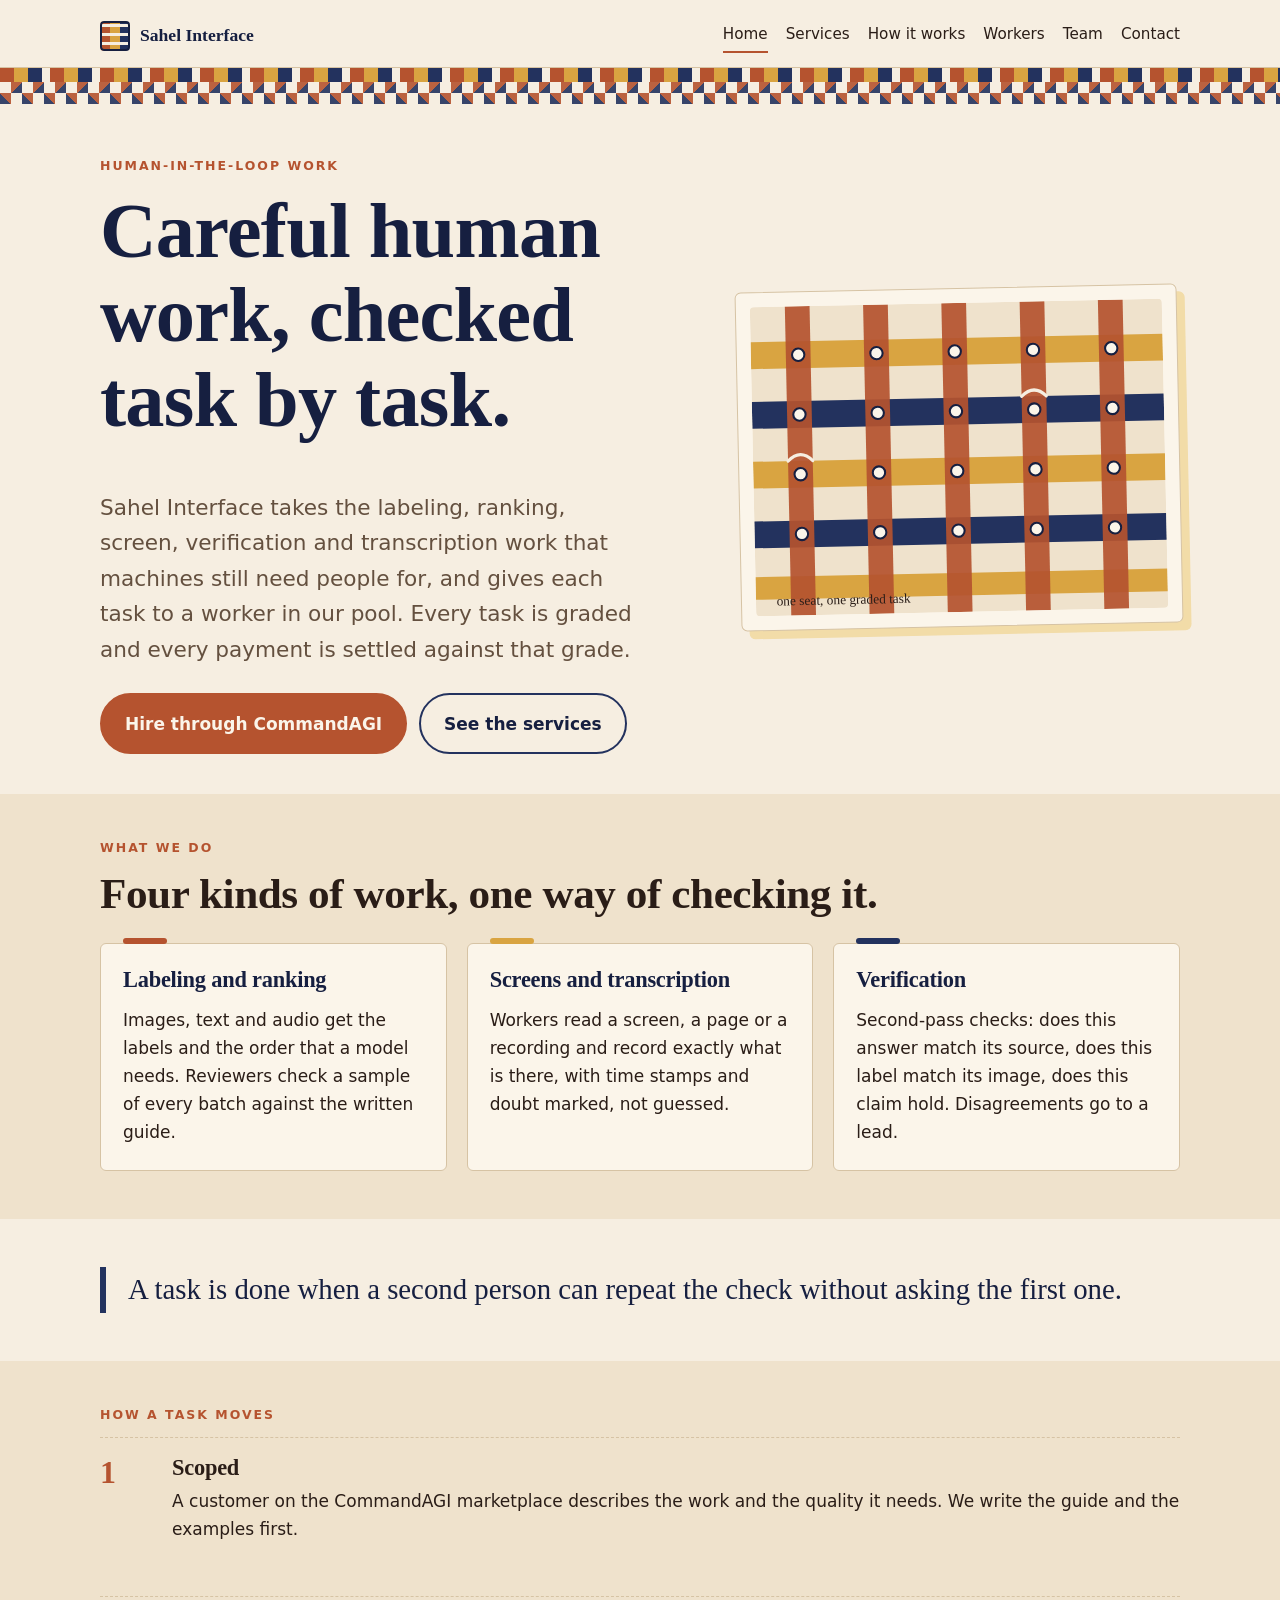
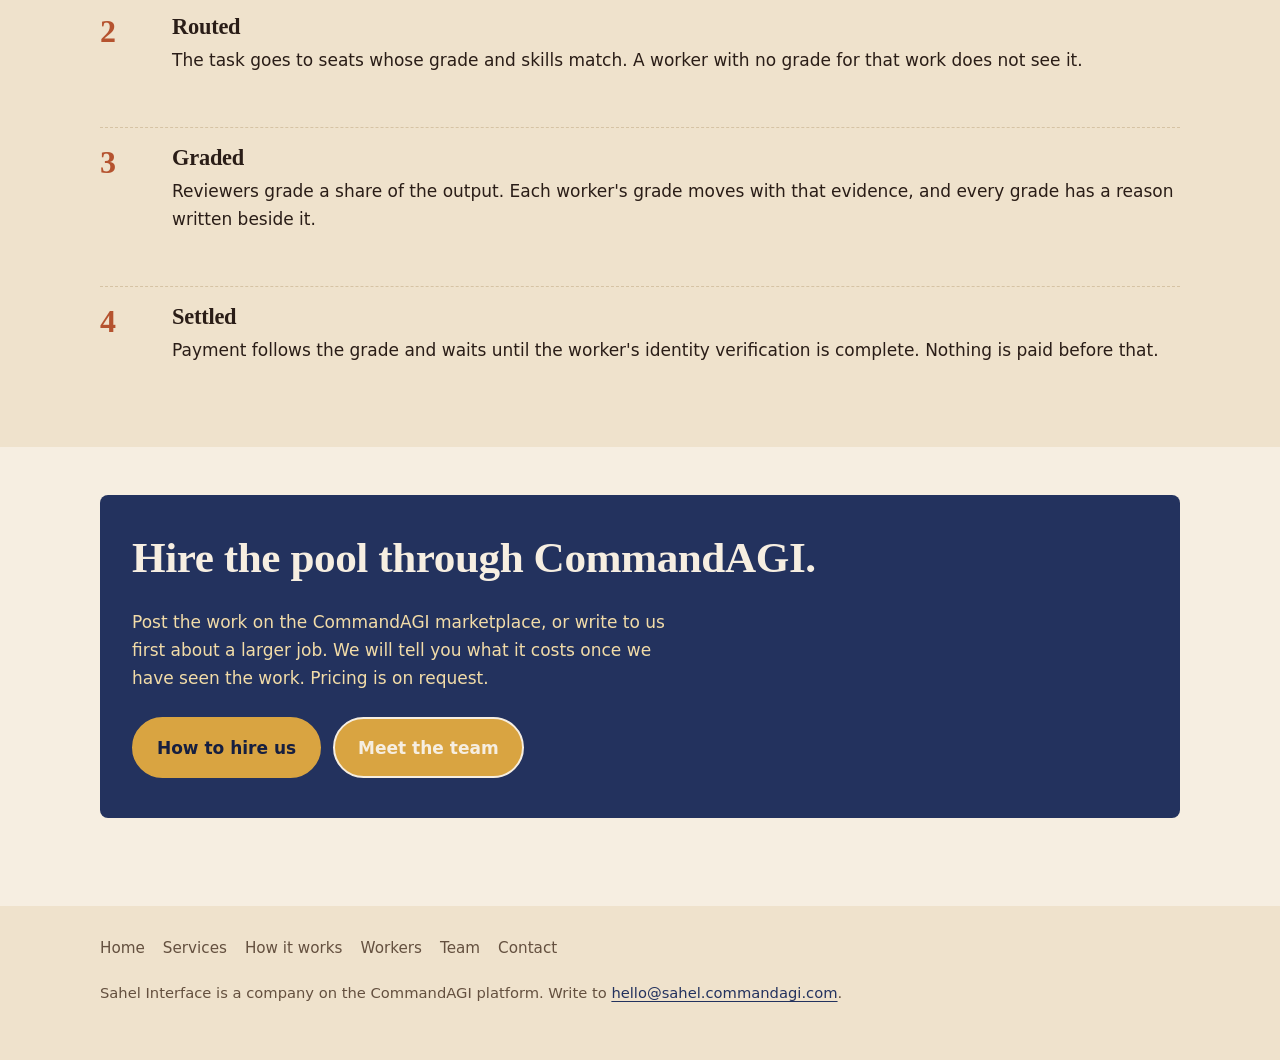
==== index.html @ 4cb4663e "The sahel site of org-sahel Moved out of CommandAGI/commandagi (seed/drive/platform/org-sahel/sites/" ====
<!doctype html>
<html lang="en">
<head>
  <meta charset="utf-8">
  <meta name="viewport" content="width=device-width, initial-scale=1">
  <title>Sahel Interface: human work, woven with care</title>
  <meta name="description" content="Sahel Interface routes labeling, ranking, screen, verification and transcription tasks to a graded pool of people, and settles each task on CommandAGI.">
  <link rel="stylesheet" href="style.css">
</head>
<body>
<header class="site-head">
  <div class="wrap">
    <a class="brand" href="index.html"><span class="mark" aria-hidden="true"></span>Sahel Interface</a>
    <nav class="nav" aria-label="Main">
      <a href="index.html" aria-current="page">Home</a>
      <a href="services.html">Services</a>
      <a href="how-it-works.html">How it works</a>
      <a href="workers.html">Workers</a>
      <a href="team.html">Team</a>
      <a href="contact.html">Contact</a>
    </nav>
  </div>
</header>
<div class="warp" aria-hidden="true"></div>
<div class="weft" aria-hidden="true"></div>

<main>
  <div class="hero">
    <div class="wrap">
      <div>
        <span class="kicker">Human-in-the-loop work</span>
        <h1>Careful human work, checked task by task.</h1>
        <p class="lede">Sahel Interface takes the labeling, ranking, screen, verification and transcription work that machines still need people for, and gives each task to a worker in our pool. Every task is graded and every payment is settled against that grade.</p>
        <div class="actions">
          <a class="btn" href="contact.html">Hire through CommandAGI</a>
          <a class="btn btn-ghost" href="services.html">See the services</a>
        </div>
      </div>
      <figure class="hero-art" style="margin:0">
        <svg viewBox="0 0 400 300" role="img" aria-label="A woven grid of terracotta, ochre and indigo threads with a seat marked at each crossing">
          <rect width="400" height="300" rx="4" fill="#efe2cc"/>
          <g>
            <rect x="0" y="34" width="400" height="26" fill="#d9a441"/>
            <rect x="0" y="92" width="400" height="26" fill="#23325e"/>
            <rect x="0" y="150" width="400" height="26" fill="#d9a441"/>
            <rect x="0" y="208" width="400" height="26" fill="#23325e"/>
            <rect x="0" y="262" width="400" height="22" fill="#d9a441"/>
          </g>
          <g fill="#b5532f">
            <rect x="34" y="0" width="24" height="300" opacity="0.92"/>
            <rect x="110" y="0" width="24" height="300" opacity="0.92"/>
            <rect x="186" y="0" width="24" height="300" opacity="0.92"/>
            <rect x="262" y="0" width="24" height="300" opacity="0.92"/>
            <rect x="338" y="0" width="24" height="300" opacity="0.92"/>
          </g>
          <g fill="#fbf5ea" stroke="#161f40" stroke-width="2">
            <circle cx="46" cy="47" r="6"/><circle cx="122" cy="47" r="6"/><circle cx="198" cy="47" r="6"/><circle cx="274" cy="47" r="6"/><circle cx="350" cy="47" r="6"/>
            <circle cx="46" cy="105" r="6"/><circle cx="122" cy="105" r="6"/><circle cx="198" cy="105" r="6"/><circle cx="274" cy="105" r="6"/><circle cx="350" cy="105" r="6"/>
            <circle cx="46" cy="163" r="6"/><circle cx="122" cy="163" r="6"/><circle cx="198" cy="163" r="6"/><circle cx="274" cy="163" r="6"/><circle cx="350" cy="163" r="6"/>
            <circle cx="46" cy="221" r="6"/><circle cx="122" cy="221" r="6"/><circle cx="198" cy="221" r="6"/><circle cx="274" cy="221" r="6"/><circle cx="350" cy="221" r="6"/>
          </g>
          <g fill="none" stroke="#f6eee1" stroke-width="3" stroke-linecap="round">
            <path d="M34 150 Q46 138 58 150"/>
            <path d="M262 92 Q274 80 286 92"/>
          </g>
          <text x="20" y="290" font-family="Georgia, serif" font-size="13" fill="#2a1d17">one seat, one graded task</text>
        </svg>
      </figure>
    </div>
  </div>

  <section class="band-section">
    <div class="wrap">
      <span class="kicker">What we do</span>
      <h2>Four kinds of work, one way of checking it.</h2>
      <div class="grid">
        <article class="card">
          <h3>Labeling and ranking</h3>
          <p>Images, text and audio get the labels and the order that a model needs. Reviewers check a sample of every batch against the written guide.</p>
        </article>
        <article class="card ochre">
          <h3>Screens and transcription</h3>
          <p>Workers read a screen, a page or a recording and record exactly what is there, with time stamps and doubt marked, not guessed.</p>
        </article>
        <article class="card indigo">
          <h3>Verification</h3>
          <p>Second-pass checks: does this answer match its source, does this label match its image, does this claim hold. Disagreements go to a lead.</p>
        </article>
      </div>
    </div>
  </section>

  <section>
    <div class="wrap">
      <p class="quote-block">A task is done when a second person can repeat the check without asking the first one.</p>
    </div>
  </section>

  <section class="band-section">
    <div class="wrap">
      <span class="kicker">How a task moves</span>
      <ol class="steps">
        <li><div><h3>Scoped</h3><p>A customer on the CommandAGI marketplace describes the work and the quality it needs. We write the guide and the examples first.</p></div></li>
        <li><div><h3>Routed</h3><p>The task goes to seats whose grade and skills match. A worker with no grade for that work does not see it.</p></div></li>
        <li><div><h3>Graded</h3><p>Reviewers grade a share of the output. Each worker's grade moves with that evidence, and every grade has a reason written beside it.</p></div></li>
        <li><div><h3>Settled</h3><p>Payment follows the grade and waits until the worker's identity verification is complete. Nothing is paid before that.</p></div></li>
      </ol>
    </div>
  </section>

  <section>
    <div class="wrap">
      <div class="cta-panel">
        <h2>Hire the pool through CommandAGI.</h2>
        <p>Post the work on the CommandAGI marketplace, or write to us first about a larger job. We will tell you what it costs once we have seen the work. Pricing is on request.</p>
        <div class="actions"><a class="btn" href="contact.html">How to hire us</a><a class="btn btn-ghost" href="team.html" style="color:var(--paper);border-color:var(--paper)">Meet the team</a></div>
      </div>
    </div>
  </section>
</main>

<footer class="site-foot">
  <div class="wrap">
    <nav class="nav" aria-label="Footer">
      <a href="index.html">Home</a><a href="services.html">Services</a><a href="how-it-works.html">How it works</a><a href="workers.html">Workers</a><a href="team.html">Team</a><a href="contact.html">Contact</a>
    </nav>
    <p>Sahel Interface is a company on the CommandAGI platform. Write to <a href="mailto:hello@sahel.commandagi.com">hello@sahel.commandagi.com</a>.</p>
  </div>
</footer>
</body>
</html>
---- style.css ----
/* Sahel Interface: warm earth and textile. Terracotta, ochre, indigo on paper. */

:root {
  --paper: #f6eee1;
  --paper-2: #efe2cc;
  --card: #fbf5ea;
  --ink: #2a1d17;
  --muted: #64503f;
  --terra: #b5532f;
  --terra-deep: #8c3a1c;
  --ochre: #d9a441;
  --ochre-soft: #f2dca8;
  --indigo: #23325e;
  --indigo-deep: #161f40;
  --line: #d6c3a4;
  --serif: Georgia, "Iowan Old Style", "Palatino Linotype", "Book Antiqua", Palatino, serif;
  --sans: system-ui, -apple-system, "Segoe UI", Roboto, "Helvetica Neue", Arial, sans-serif;
}

@media (prefers-color-scheme: dark) {
  :root:not([data-theme="light"]) {
    --paper: #1c1511;
    --paper-2: #251d17;
    --card: #2a201a;
    --ink: #f2e5d0;
    --muted: #c4ad94;
    --terra: #e27b52;
    --terra-deep: #f19c76;
    --ochre: #e6b35a;
    --ochre-soft: #4a3920;
    --indigo: #9aaadb;
    --indigo-deep: #0e1530;
    --line: #4b3a2d;
  }
}

:root[data-theme="dark"] {
  --paper: #1c1511;
  --paper-2: #251d17;
  --card: #2a201a;
  --ink: #f2e5d0;
  --muted: #c4ad94;
  --terra: #e27b52;
  --terra-deep: #f19c76;
  --ochre: #e6b35a;
  --ochre-soft: #4a3920;
  --indigo: #9aaadb;
  --indigo-deep: #0e1530;
  --line: #4b3a2d;
}

* { box-sizing: border-box; }

html { -webkit-text-size-adjust: 100%; }

body {
  margin: 0;
  background: var(--paper);
  color: var(--ink);
  font: 1.0625rem/1.65 var(--sans);
  overflow-x: hidden;
}

img, svg { max-width: 100%; height: auto; }

a { color: var(--indigo); text-underline-offset: 0.2em; }
a:hover { color: var(--terra); }
a:focus-visible { outline: 3px solid var(--ochre); outline-offset: 3px; }

h1, h2, h3 {
  font-family: var(--serif);
  font-weight: 700;
  line-height: 1.08;
  margin: 0 0 0.6em;
  letter-spacing: -0.01em;
}
h1 { font-size: clamp(2.5rem, 8vw, 4.9rem); color: var(--indigo-deep); }
h2 { font-size: clamp(1.8rem, 5vw, 2.7rem); }
h3 { font-size: 1.4rem; }
p { margin: 0 0 1em; }
.lede { font-size: clamp(1.15rem, 3vw, 1.35rem); color: var(--muted); max-width: 40ch; }
.kicker {
  font: 700 0.78rem/1 var(--sans);
  letter-spacing: 0.16em;
  text-transform: uppercase;
  color: var(--terra);
  margin-bottom: 1rem;
  display: block;
}

/* Woven borders: a warp of stripes over a weft of diamonds. */
.warp {
  height: 14px;
  background: repeating-linear-gradient(90deg,
    var(--terra) 0 14px, var(--ochre) 14px 28px, var(--indigo) 28px 42px, var(--paper) 42px 50px);
}
.weft {
  height: 22px;
  background-color: var(--paper);
  background-image:
    linear-gradient(45deg, var(--indigo) 25%, transparent 25%),
    linear-gradient(-45deg, var(--indigo) 25%, transparent 25%),
    linear-gradient(45deg, transparent 75%, var(--terra) 75%),
    linear-gradient(-45deg, transparent 75%, var(--terra) 75%);
  background-size: 22px 22px;
  background-position: 0 0, 0 11px, 11px -11px, -11px 0;
  opacity: 0.9;
}

.wrap { width: min(1080px, 100% - 32px); margin-inline: auto; }
.wrap-narrow { width: min(720px, 100% - 32px); margin-inline: auto; }

/* Header and navigation */
.site-head {
  padding: 18px 0 14px;
  border-bottom: 1px solid var(--line);
}
.site-head .wrap {
  display: flex;
  flex-wrap: wrap;
  align-items: center;
  justify-content: space-between;
  gap: 12px 20px;
}
.brand {
  display: inline-flex;
  align-items: center;
  gap: 10px;
  color: var(--indigo-deep);
  text-decoration: none;
  font: 700 1.1rem/1 var(--serif);
}
.mark {
  width: 30px;
  height: 30px;
  border-radius: 4px;
  background:
    repeating-linear-gradient(0deg, transparent 0 6px, var(--paper) 6px 9px),
    repeating-linear-gradient(90deg, var(--terra) 0 10px, var(--ochre) 10px 20px, var(--indigo) 20px 30px);
  box-shadow: inset 0 0 0 2px var(--indigo-deep);
}
.nav { display: flex; flex-wrap: wrap; gap: 4px 18px; }
.nav a {
  color: var(--ink);
  text-decoration: none;
  font-size: 0.95rem;
  padding: 4px 0;
  border-bottom: 2px solid transparent;
}
.nav a[aria-current="page"], .nav a:hover { border-bottom-color: var(--terra); color: var(--ink); }

/* Buttons and calls to action */
.btn {
  display: inline-block;
  padding: 0.85em 1.35em;
  border-radius: 999px;
  background: var(--terra);
  color: var(--card);
  font-weight: 700;
  text-decoration: none;
  border: 2px solid var(--terra);
}
.btn:hover { background: var(--terra-deep); border-color: var(--terra-deep); color: var(--card); }
.btn-ghost {
  background: transparent;
  color: var(--indigo-deep);
  border-color: var(--indigo);
}
.btn-ghost:hover { background: var(--indigo); color: var(--card); }
.actions { display: flex; flex-wrap: wrap; gap: 12px; margin-top: 1.6rem; }

/* Hero */
.hero { padding: 56px 0 40px; }
.hero .wrap {
  display: grid;
  grid-template-columns: 1.15fr 0.85fr;
  gap: 40px;
  align-items: center;
}
.hero-art {
  background: var(--card);
  border: 1px solid var(--line);
  border-radius: 6px;
  padding: 14px;
  transform: rotate(-1.2deg);
  box-shadow: 8px 8px 0 var(--ochre-soft);
}
.hero-art svg { display: block; width: 100%; height: auto; }

/* Sections */
section { padding: 48px 0; }
.band-section { background: var(--paper-2); }
.grid {
  display: grid;
  gap: 20px;
  grid-template-columns: repeat(3, 1fr);
}
.card {
  background: var(--card);
  border: 1px solid var(--line);
  border-radius: 6px;
  padding: 24px 22px;
  position: relative;
}
.card::before {
  content: "";
  position: absolute;
  left: 22px;
  top: -6px;
  width: 44px;
  height: 6px;
  border-radius: 3px;
  background: var(--card-accent, var(--terra));
}
.card.ochre { --card-accent: var(--ochre); }
.card.indigo { --card-accent: var(--indigo); }
.card h3 { color: var(--indigo-deep); }
.card p:last-child { margin-bottom: 0; }

.steps { counter-reset: step; list-style: none; padding: 0; margin: 0; display: grid; gap: 18px; }
.steps li {
  counter-increment: step;
  display: grid;
  grid-template-columns: 56px 1fr;
  gap: 16px;
  align-items: start;
  padding: 18px 0;
  border-top: 1px dashed var(--line);
}
.steps li::before {
  content: counter(step);
  font: 700 2rem/1 var(--serif);
  color: var(--terra);
}
.steps li h3 { margin-bottom: 0.3em; }

.quote-block {
  border-left: 6px solid var(--indigo);
  padding: 4px 0 4px 22px;
  font-family: var(--serif);
  font-size: clamp(1.3rem, 3.6vw, 1.8rem);
  line-height: 1.3;
  color: var(--indigo-deep);
  margin: 0;
}

.cta-panel {
  background: var(--indigo);
  color: var(--paper);
  border-radius: 8px;
  padding: 40px 32px;
  position: relative;
  overflow: hidden;
}
.cta-panel h2 { color: var(--paper); }
.cta-panel p { color: var(--ochre-soft); max-width: 52ch; }
.cta-panel .btn { background: var(--ochre); border-color: var(--ochre); color: var(--indigo-deep); }
.cta-panel .btn:hover { background: var(--paper); border-color: var(--paper); color: var(--indigo-deep); }

/* Pages with a plain heading block */
.page-head { padding: 48px 0 22px; }
.page-head h1 { font-size: clamp(2.2rem, 7vw, 3.8rem); }

table {
  width: 100%;
  border-collapse: collapse;
  font-size: 0.97rem;
  background: var(--card);
}
th, td { text-align: left; padding: 12px 14px; border-bottom: 1px solid var(--line); vertical-align: top; }
th { font-family: var(--serif); color: var(--indigo-deep); font-size: 1.05rem; }

.pool {
  display: grid;
  grid-template-columns: repeat(17, 1fr);
  gap: 6px;
  margin: 1.2rem 0 0.5rem;
}
.pool span {
  aspect-ratio: 1;
  border-radius: 50%;
  background: var(--terra);
  opacity: 0.85;
}
.pool span:nth-child(3n) { background: var(--ochre); }
.pool span:nth-child(4n+1) { background: var(--indigo); }
.caption { font-size: 0.9rem; color: var(--muted); }

.person {
  display: grid;
  grid-template-columns: 64px 1fr;
  gap: 16px;
  align-items: start;
  padding: 20px 0;
  border-top: 1px solid var(--line);
}
.person:first-of-type { border-top: 0; }
.person-mark {
  width: 64px;
  height: 64px;
  border-radius: 50% 50% 46% 46%;
  background: var(--ochre-soft);
  color: var(--indigo-deep);
  display: grid;
  place-items: center;
  font: 700 1.3rem/1 var(--serif);
}
.person h3 { margin-bottom: 0.1em; }
.person .role { font-size: 0.9rem; color: var(--terra); font-weight: 700; margin-bottom: 0.4em; }
.person p { margin: 0; }

dl.facts { display: grid; grid-template-columns: max-content 1fr; gap: 10px 22px; margin: 0; }
dl.facts dt { font-weight: 700; color: var(--indigo-deep); }
dl.facts dd { margin: 0; }

.site-foot {
  margin-top: 40px;
  padding: 26px 0 40px;
  background: var(--paper-2);
  font-size: 0.92rem;
  color: var(--muted);
}
.site-foot .wrap { display: grid; gap: 14px; }
.site-foot .nav a { color: var(--muted); }

/* Phones: 390px and narrower, one column, no sideways scroll */
@media (max-width: 860px) {
  .hero .wrap { grid-template-columns: 1fr; gap: 28px; }
  .hero-art { transform: none; }
  .grid { grid-template-columns: 1fr; }
  .pool { grid-template-columns: repeat(6, 1fr); }
}
@media (max-width: 420px) {
  body { font-size: 1rem; }
  .wrap, .wrap-narrow { width: calc(100% - 32px); }
  .hero { padding-top: 36px; }
  .cta-panel { padding: 30px 22px; }
  .steps li { grid-template-columns: 36px 1fr; gap: 12px; }
  .steps li::before { font-size: 1.6rem; }
  .person { grid-template-columns: 1fr; }
  dl.facts { grid-template-columns: 1fr; gap: 2px; }
  dl.facts dd { margin-bottom: 10px; }
  table, thead, tbody, tr, th, td { display: block; width: 100%; }
  thead { display: none; }
  tr { border-bottom: 1px solid var(--line); padding: 8px 0; }
  td { border: 0; padding: 4px 14px; }
  td::before { content: attr(data-label); display: block; font-weight: 700; color: var(--indigo-deep); font-size: 0.85rem; }
}

/* agent-team: generated by scripts/seed/people/personas.mjs */
.agent-team { max-width: 1120px; margin: 0 auto; padding: 48px 20px 72px; box-sizing: border-box; }
.agent-team * { box-sizing: border-box; }
.agent-team .at-eyebrow { margin: 0 0 8px; font-size: 0.8rem; letter-spacing: 0.08em; text-transform: uppercase; opacity: 0.75; }
.agent-team .at-lede { max-width: 44em; margin: 16px 0 0; }
.agent-team .at-group { margin-top: 40px; }
.agent-team .at-cards { display: grid; grid-template-columns: repeat(auto-fill, minmax(220px, 1fr)); gap: 28px 24px; margin-top: 16px; }
.agent-team .at-card { display: flex; flex-direction: column; gap: 6px; min-width: 0; }
.agent-team .at-card > a { color: inherit; text-decoration: none; display: flex; flex-direction: column; gap: 10px; }
.agent-team .at-card > a:hover h3 { text-decoration: underline; }
.agent-team .at-card img, .agent-team .at-profile img { width: 100%; height: auto; aspect-ratio: 4 / 5; object-fit: cover; border-radius: 10px; display: block; background: rgba(127, 127, 127, 0.15); }
.agent-team .at-card h3 { margin: 0; overflow-wrap: anywhere; }
.agent-team .at-title { margin: 0; font-weight: 600; opacity: 0.85; }
.agent-team .at-line { margin: 0; padding: 0; border: 0; background: none; }
.ai-badge { display: inline-block; vertical-align: middle; margin-left: 6px; padding: 1px 8px; border: 1px solid currentColor; border-radius: 999px; font-family: system-ui, sans-serif; font-size: 0.7rem; font-weight: 600; letter-spacing: 0.03em; line-height: 1.5; text-transform: none; white-space: nowrap; opacity: 0.85; }
.agent-team .at-note { margin: 0; font-size: 0.85rem; opacity: 0.75; }
.agent-team .at-disclosure { margin-top: 48px; padding: 20px; border: 1px solid rgba(127, 127, 127, 0.4); border-radius: 10px; }
.agent-team .at-profile { display: grid; grid-template-columns: minmax(0, 320px) minmax(0, 1fr); gap: 40px; align-items: start; }
.agent-team .at-profile h1 { margin-top: 0; overflow-wrap: anywhere; }
.agent-team .at-back { display: inline-block; margin-bottom: 24px; color: inherit; }
@media (max-width: 600px) {
  .agent-team { padding: 32px 16px 56px; }
  .agent-team .at-cards { grid-template-columns: minmax(0, 1fr); gap: 24px; }
  .agent-team .at-card > a { display: grid; grid-template-columns: 112px minmax(0, 1fr); gap: 14px; align-items: center; }
  .agent-team .at-profile { grid-template-columns: minmax(0, 1fr); gap: 24px; }
  .agent-team .at-profile img { max-width: 260px; }
}
/* end agent-team */
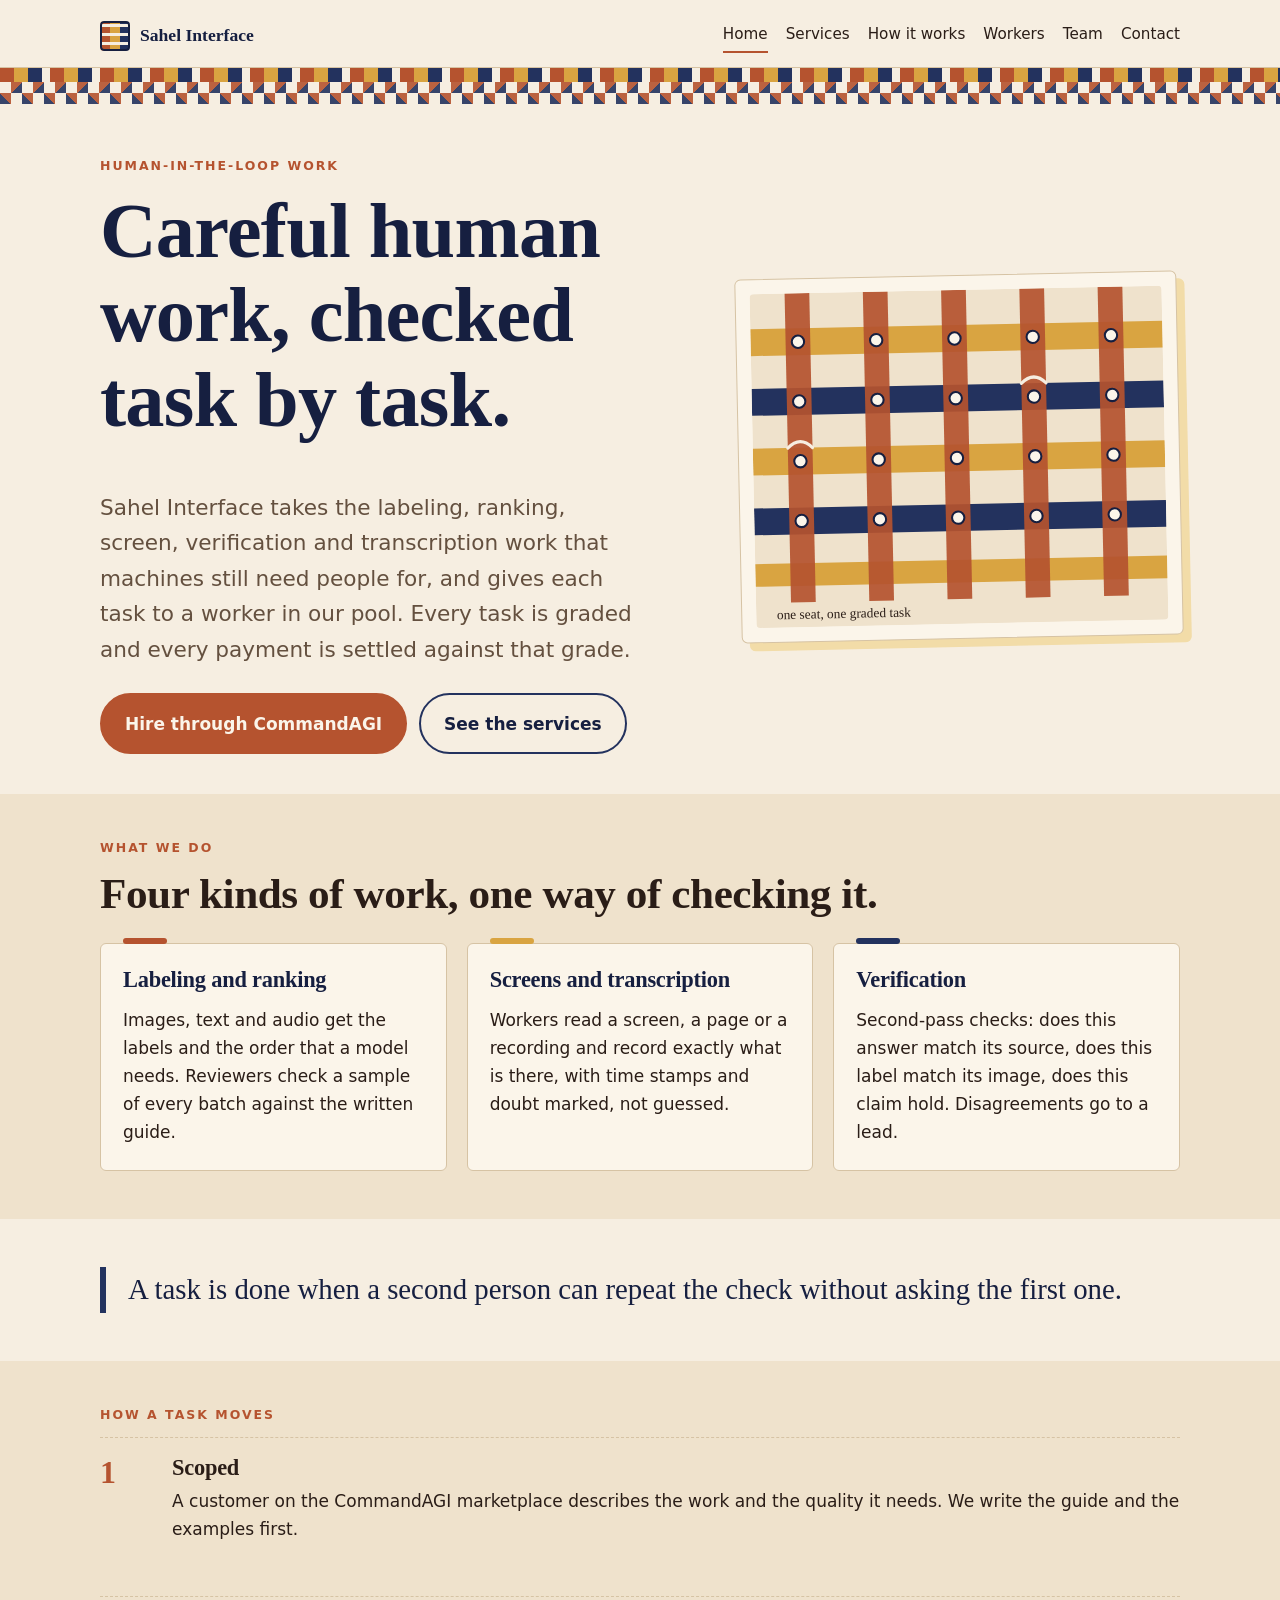
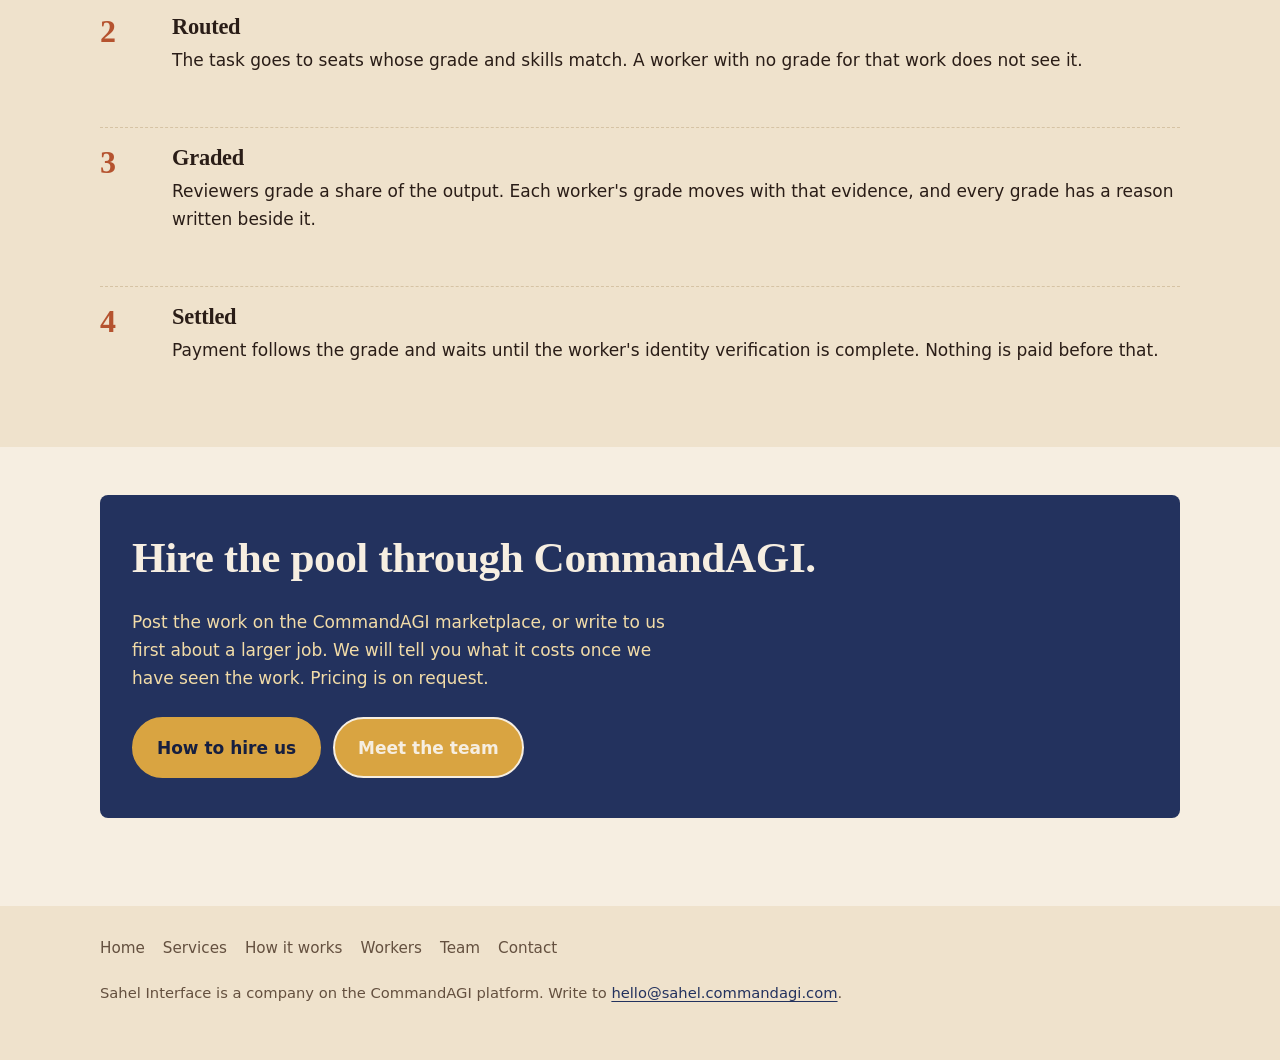
==== commit a0697cd2: "Woven grid: the caption sits under the weave, not across its threads Measured in Chrome by commandag" ====
--- a/index.html
+++ b/index.html
@@ -37,8 +37,8 @@
         </div>
       </div>
       <figure class="hero-art" style="margin:0">
-        <svg viewBox="0 0 400 300" role="img" aria-label="A woven grid of terracotta, ochre and indigo threads with a seat marked at each crossing">
-          <rect width="400" height="300" rx="4" fill="#efe2cc"/>
+        <svg viewBox="0 0 400 324" role="img" aria-label="A woven grid of terracotta, ochre and indigo threads with a seat marked at each crossing">
+          <rect width="400" height="324" rx="4" fill="#efe2cc"/>
           <g>
             <rect x="0" y="34" width="400" height="26" fill="#d9a441"/>
             <rect x="0" y="92" width="400" height="26" fill="#23325e"/>
@@ -63,7 +63,7 @@
             <path d="M34 150 Q46 138 58 150"/>
             <path d="M262 92 Q274 80 286 92"/>
           </g>
-          <text x="20" y="290" font-family="Georgia, serif" font-size="13" fill="#2a1d17">one seat, one graded task</text>
+          <text x="20" y="316" font-family="Georgia, serif" font-size="13" fill="#2a1d17">one seat, one graded task</text>
         </svg>
       </figure>
     </div>
